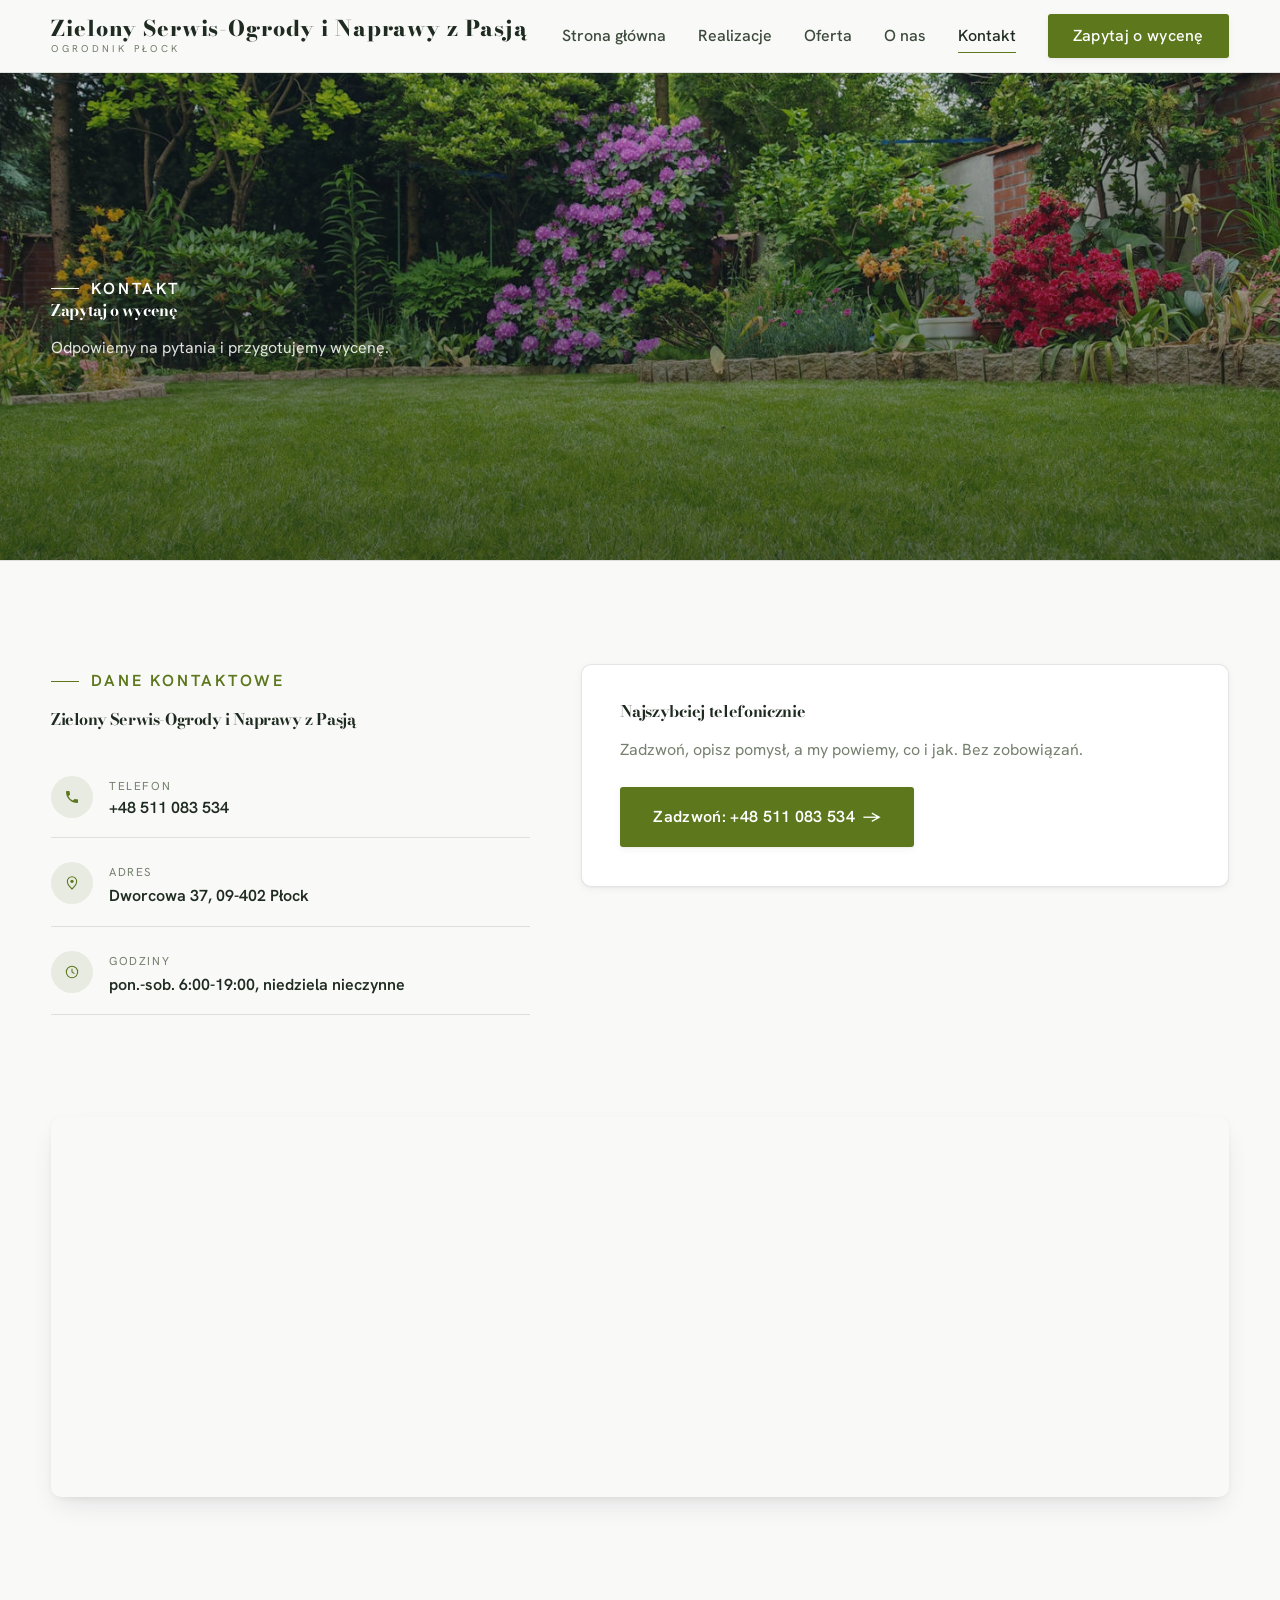
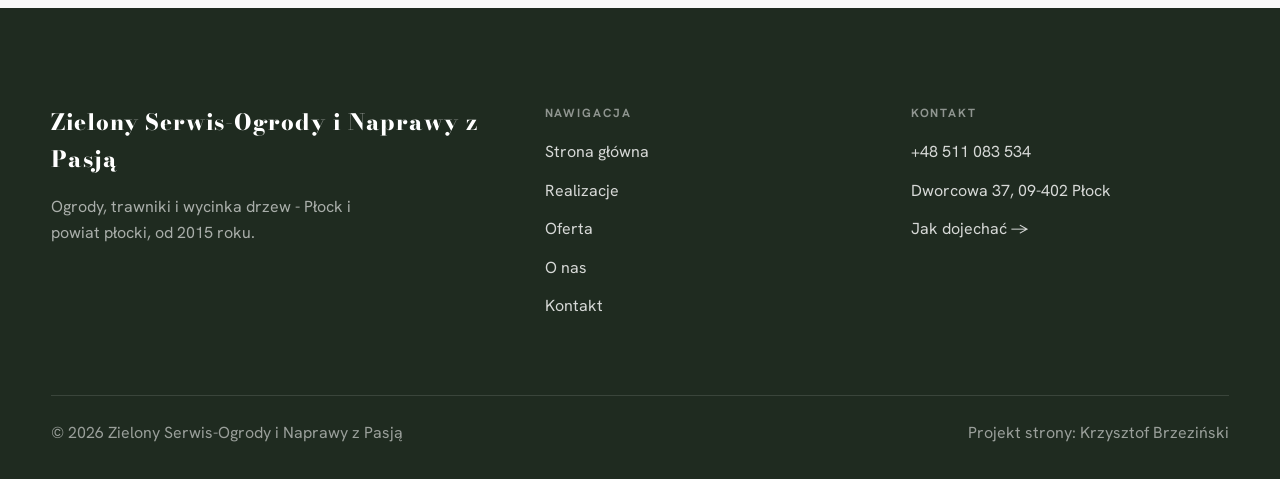
==== kontakt.html @ 383aa209 "Strona demo: zielony-serwis-ogrody-i-naprawy-z-pasja" ====
<!DOCTYPE html>
<html lang="pl">
<head>
<meta charset="UTF-8">
<meta name="viewport" content="width=device-width, initial-scale=1.0">
<title>Kontakt - Zielony Serwis-Ogrody i Naprawy z Pasją</title>
<meta name="description" content="Kontakt Zielony Serwis-Ogrody i Naprawy z Pasją - Dworcowa 37, 09-402 Płock">
<link rel="preconnect" href="https://fonts.googleapis.com">
<link rel="preconnect" href="https://fonts.gstatic.com" crossorigin>
<link href="https://fonts.googleapis.com/css2?family=Bodoni+Moda:wght@500;600;700&family=Hanken+Grotesk:wght@400;500;600&display=swap" rel="stylesheet">
<link rel="stylesheet" href="assets/styles.css">
</head>
<body>

<header class="nav">
  <div class="wrap nav-inner">
    <a class="brand" href="index.html"><span class="name">Zielony Serwis-Ogrody i Naprawy z Pasją</span><span class="sub">Ogrodnik Płock</span></a>
    <nav class="nav-links">
      <a href="index.html">Strona główna</a>
      <a href="realizacje.html">Realizacje</a>
      <a href="oferta.html">Oferta</a>
      <a href="o-nas.html">O nas</a>
      <a href="kontakt.html" class="active">Kontakt</a>
      <a href="kontakt.html" class="btn btn-accent">Zapytaj o wycenę</a>
    </nav>
    <button class="nav-toggle" aria-label="Menu"><span></span><span></span><span></span></button>
  </div>
</header>

<section class="pagehead">
  <img src="img/g4.jpg" alt="Zielony Serwis-Ogrody i Naprawy z Pasją - Zapytaj o wycenę">
  <div class="wrap">
    <span class="eyebrow">Kontakt</span>
    <h1>Zapytaj o wycenę</h1>
    <p>Odpowiemy na pytania i przygotujemy wycenę.</p>
  </div>
</section>
<section>
  <div class="wrap contact-grid">
    <div class="reveal">
      <span class="eyebrow">Dane kontaktowe</span>
      <h2 style="margin:var(--space-4) 0 var(--space-6)">Zielony Serwis-Ogrody i Naprawy z Pasją</h2>
      <div class="info-list">
        <div class="info-row"><div class="ic"><svg class="ico-tel" width="16" height="16" viewBox="0 0 24 24" fill="none" aria-hidden="true"><path d="M6.6 10.8a15.5 15.5 0 0 0 6.6 6.6l2.2-2.2a1 1 0 0 1 1-.24 11.4 11.4 0 0 0 3.6.58 1 1 0 0 1 1 1V20a1 1 0 0 1-1 1A17 17 0 0 1 3 4a1 1 0 0 1 1-1h3.5a1 1 0 0 1 1 1c0 1.25.2 2.46.58 3.6a1 1 0 0 1-.25 1l-2.23 2.2Z" fill="currentColor"/></svg></div><div><div class="lbl">Telefon</div><a class="val" href="tel:+48511083534">+48 511 083 534</a></div></div>
        <div class="info-row"><div class="ic"><svg class="ico-pin" width="16" height="16" viewBox="0 0 24 24" fill="none" aria-hidden="true"><path d="M12 21s7-6.1 7-11.5A7 7 0 0 0 5 9.5C5 14.9 12 21 12 21Z" stroke="currentColor" stroke-width="1.6" fill="none"/><circle cx="12" cy="9.5" r="2.4" fill="currentColor"/></svg></div><div><div class="lbl">Adres</div><div class="val">Dworcowa 37, 09-402 Płock</div></div></div>
        <div class="info-row"><div class="ic"><svg width="16" height="16" viewBox="0 0 24 24" fill="none" aria-hidden="true"><circle cx="12" cy="12" r="8.5" stroke="currentColor" stroke-width="1.6"/><path d="M12 7.5V12l3 2" stroke="currentColor" stroke-width="1.6" stroke-linecap="round"/></svg></div><div><div class="lbl">Godziny</div><div class="val">pon.-sob. 6:00-19:00, niedziela nieczynne</div></div></div>
      </div>
    </div>
    <div class="reveal">
      <div class="form">
        <h3 style="margin-bottom:var(--space-4)">Najszybciej telefonicznie</h3>
        <p class="muted" style="margin-bottom:var(--space-5)">Zadzwoń, opisz pomysł, a my powiemy, co i jak. Bez zobowiązań.</p>
        <a href="tel:+48511083534" class="btn btn-accent" style="justify-content:center">Zadzwoń: +48 511 083 534 <span class="arr">→</span></a>
      </div>
    </div>
  </div>
</section>
<section style="padding-top:0">
  <div class="wrap reveal">
    <iframe class="map" title="Zielony Serwis-Ogrody i Naprawy z Pasją - Płock" src="https://maps.google.com/maps?q=52.5501292%2C19.710506&z=15&output=embed" loading="lazy" referrerpolicy="no-referrer-when-downgrade"></iframe>
  </div>
</section>

<footer>
  <div class="wrap">
    <div class="foot-grid">
      <div class="foot-brand">
        <div class="name">Zielony Serwis-Ogrody i Naprawy z Pasją</div>
        <p>Ogrody, trawniki i wycinka drzew - Płock i powiat płocki, od 2015 roku.</p>
      </div>
      <div class="foot-col">
        <h4>Nawigacja</h4>
        <a href="index.html">Strona główna</a>
        <a href="realizacje.html">Realizacje</a>
        <a href="oferta.html">Oferta</a>
        <a href="o-nas.html">O nas</a>
        <a href="kontakt.html">Kontakt</a>
      </div>
      <div class="foot-col">
        <h4>Kontakt</h4>
        <a href="tel:+48511083534">+48 511 083 534</a>
        <p>Dworcowa 37, 09-402 Płock</p>
        <a href="https://maps.google.com/?cid=3458383013996182584&g_mp=CiVnb29nbGUubWFwcy5wbGFjZXMudjEuUGxhY2VzLkdldFBsYWNlEAIYBCAA" target="_blank" rel="noopener">Jak dojechać →</a>
      </div>
    </div>
    <div class="foot-bot">
      <span>© 2026 Zielony Serwis-Ogrody i Naprawy z Pasją</span>
      <span>Projekt strony: Krzysztof Brzeziński</span>
    </div>
  </div>
</footer>


<script src="assets/main.js"></script>
</body>
</html>
---- assets/styles.css ----
/* ============================================================
   STOLBASZ — premium, architektoniczny B2B fit-out
   Jasna paleta, zero brązu. System wg premium-web-craft.
   Projekt strony: Krzysztof Brzeziński
   ============================================================ */

:root{
  /* PALETA — jasna, architektoniczna, chłodna */
  --paper:#F8F6F0;          /* główne tło */
  --paper-2:#EAEBDF;        /* sekcje alternatywne (chłodny jasny szary) */
  --paper-3:#EAEBDF;        /* delikatne wypełnienia */
  --ink:#1F2B20;            /* tekst główny — chłodny grafit */
  --ink-soft:#3C4A3B;       /* nagłówki drugorzędne */
  --muted:#75806E;          /* tekst poboczny */
  --line:rgba(31,43,32,.12);/* hairline */
  --accent:#2E4A36;         /* stonowany petrol-slate — jedyny akcent */
  --accent-d:#22392A;
  --accent-soft:rgba(46,74,54,.10);
  --dark:#1F2B20;           /* sekcje ciemne (stopka/CTA) */

  /* ODSTĘPY — skala 4/8 */
  --space-1:4px; --space-2:8px; --space-3:12px; --space-4:16px; --space-5:24px;
  --space-6:32px; --space-7:48px; --space-8:64px; --space-9:96px; --space-10:128px;

  /* TYPOGRAFIA — fluid clamp() */
  --text-sm:clamp(.82rem,.8rem+.1vw,.9rem);
  --text-base:clamp(1rem,.97rem+.15vw,1.1rem);
  --text-lg:clamp(1.12rem,1.05rem+.3vw,1.3rem);
  --text-h3:clamp(1.2rem,1.1rem+.5vw,1.5rem);
  --text-h2:clamp(1.9rem,1.5rem+1.9vw,2.8rem);
  --text-h1:clamp(2.6rem,1.9rem+3.6vw,4.6rem);

  /* PROMIENIE — architektoniczne, raczej ostre */
  --r-sm:3px; --r-md:6px; --r-lg:10px;

  /* RUCH */
  --ease:cubic-bezier(.25,.46,.45,.94); --dur:.24s;

  /* CIENIE — miękkie, warstwowe */
  --sh-sm:0 1px 2px rgba(16,24,32,.04), 0 2px 8px rgba(16,24,32,.05);
  --sh-md:0 2px 6px rgba(16,24,32,.05), 0 12px 28px -8px rgba(16,24,32,.12);
  --sh-lg:0 6px 14px rgba(16,24,32,.07), 0 26px 56px -18px rgba(16,24,32,.22);

  --hairline:1px solid var(--line);

  --font-display:'Bodoni Moda',serif;
  --font-body:'Hanken Grotesk',sans-serif;
}

*{box-sizing:border-box;margin:0;padding:0}
html{scroll-behavior:smooth}
body{
  font-family:var(--font-body);
  font-size:var(--text-base);
  line-height:1.65;
  color:var(--ink);
  background:var(--paper);
  -webkit-font-smoothing:antialiased;
  text-rendering:optimizeLegibility;
}
img{max-width:100%;display:block}
a{color:inherit;text-decoration:none}

.wrap{width:min(92%,1180px);margin-inline:auto}
section{padding-block:clamp(52px,6.5vw,96px)}

h1,h2,h3{font-family:var(--font-display);font-weight:700;line-height:1.08;letter-spacing:-.02em;color:var(--ink)}
h1{font-size:var(--text-h1);letter-spacing:-.035em}
h2{font-size:var(--text-h2);letter-spacing:-.025em}
h3{font-size:var(--text-h3)}
p{max-width:65ch}

.eyebrow{
  font-family:var(--font-body);
  font-size:var(--text-sm);
  font-weight:600;
  letter-spacing:.18em;
  text-transform:uppercase;
  color:var(--accent);
  display:inline-flex;align-items:center;gap:var(--space-3);
}
.eyebrow::before{content:"";width:28px;height:1px;background:var(--accent);display:inline-block}

.muted{color:var(--muted)}
.lead{font-size:var(--text-lg);line-height:1.55;color:var(--ink-soft);max-width:50ch}

/* ---------- BUTTONS ---------- */
.btn{
  display:inline-flex;align-items:center;gap:var(--space-2);
  font-weight:600;font-size:var(--text-sm);letter-spacing:.02em;
  padding:var(--space-4) var(--space-6);
  border-radius:var(--r-sm);
  transition:transform var(--dur) var(--ease),box-shadow var(--dur) var(--ease),background var(--dur) var(--ease);
  cursor:pointer;border:1px solid transparent;
}
.btn-accent{background:var(--accent);color:#fff;box-shadow:var(--sh-sm)}
.btn-accent:hover{background:var(--accent-d);transform:translateY(-2px);box-shadow:var(--sh-md)}
.btn-accent:active{transform:translateY(0);box-shadow:var(--sh-sm)}
.btn-ghost{background:transparent;color:var(--ink);border-color:var(--line)}
.btn-ghost:hover{border-color:var(--accent);color:var(--accent);transform:translateY(-2px)}
.btn-light{background:#fff;color:var(--ink);box-shadow:var(--sh-sm)}
.btn-light:hover{transform:translateY(-2px);box-shadow:var(--sh-md)}
.btn .arr{transition:transform var(--dur) var(--ease)}
.btn:hover .arr{transform:translateX(4px)}

/* ---------- NAV ---------- */
.nav{
  position:sticky;top:0;z-index:50;
  background:color-mix(in srgb,var(--paper) 88%,transparent);
  backdrop-filter:saturate(140%) blur(10px);
  border-bottom:var(--hairline);
}
.nav-inner{display:flex;align-items:center;justify-content:space-between;height:72px}
.brand{display:flex;flex-direction:column;line-height:1}
.brand .name{font-family:var(--font-display);font-weight:800;font-size:1.35rem;letter-spacing:.04em}
.brand .sub{font-size:.62rem;letter-spacing:.34em;text-transform:uppercase;color:var(--muted);margin-top:5px}
.nav-links{display:flex;align-items:center;gap:var(--space-6)}
.nav-links a{font-size:var(--text-sm);font-weight:500;color:var(--ink-soft);position:relative;padding-block:4px;transition:color var(--dur) var(--ease)}
.nav-links a::after{content:"";position:absolute;left:0;bottom:0;width:0;height:1.5px;background:var(--accent);transition:width var(--dur) var(--ease)}
.nav-links a:hover,.nav-links a.active{color:var(--ink)}
.nav-links a:hover::after,.nav-links a.active::after{width:100%}
.nav-links .btn{padding:var(--space-2) var(--space-5)}
/* przyciski w nav: właściwy kolor (przebij .nav-links a) + bez podkreślenia */
.nav-links a.btn-accent{color:#fff}
.nav-links a.btn-ghost,.nav-links a.btn-light{color:var(--ink)}
.nav-links a.btn::after{display:none}
.nav-toggle{display:none;background:none;border:none;cursor:pointer;flex-direction:column;gap:5px;padding:8px}
.nav-toggle span{width:24px;height:2px;background:var(--ink);transition:var(--dur)}

/* ---------- HERO (split) ---------- */
.hero{position:relative;overflow:hidden;border-bottom:var(--hairline)}
.hero-grid{display:grid;grid-template-columns:1.05fr .95fr;gap:clamp(24px,4vw,60px);align-items:center;
  padding-block:clamp(36px,4.5vw,64px)}
.hero-copy .eyebrow{margin-bottom:var(--space-5)}
.hero-copy h1{margin-bottom:var(--space-5)}
.hero-copy .lead{margin-bottom:var(--space-7)}
.hero-actions{display:flex;flex-wrap:wrap;gap:var(--space-4)}
.hero-art{position:relative;aspect-ratio:4/3;border-radius:var(--r-lg);overflow:hidden;box-shadow:var(--sh-lg)}
.hero-art img{width:100%;height:100%;object-fit:cover}
.hero-art::after{content:"";position:absolute;inset:0;background:linear-gradient(180deg,transparent 55%,rgba(18,24,28,.28))}
.hero-badge{position:absolute;left:var(--space-5);bottom:var(--space-5);z-index:2;
  background:rgba(252,252,251,.94);backdrop-filter:blur(4px);
  border-radius:var(--r-md);padding:var(--space-4) var(--space-5);box-shadow:var(--sh-md);max-width:78%}
.hero-badge strong{display:block;font-family:var(--font-display);font-size:1rem;letter-spacing:-.01em}
.hero-badge span{font-size:var(--text-sm);color:var(--muted)}

/* ---------- HERO duży / kinowy (strona główna) ---------- */
.hero-cine{position:relative;min-height:clamp(560px,82vh,840px);min-height:clamp(560px,82svh,840px);display:flex;align-items:center;overflow:hidden;border-bottom:var(--hairline)}
.hero-cine>img{position:absolute;inset:0;width:100%;height:100%;object-fit:cover;z-index:0}
.hero-cine::after{content:"";position:absolute;inset:0;z-index:1;
  background:linear-gradient(95deg,rgba(13,18,23,.86) 0%,rgba(13,18,23,.64) 32%,rgba(13,18,23,.24) 62%,rgba(13,18,23,.04) 100%)}
.hero-cine .wrap{position:relative;z-index:2;padding-block:var(--space-8)}
.hero-cine .hero-copy{max-width:660px}
.hero-cine .eyebrow{color:#fff;margin-bottom:var(--space-5)}
.hero-cine .eyebrow::before{background:#fff}
.hero-cine h1{color:#fff;margin-bottom:var(--space-5);font-size:clamp(2.9rem,2rem+4.4vw,5.2rem)}
.hero-cine .lead{color:rgba(255,255,255,.92);max-width:48ch;margin-bottom:var(--space-7)}
.hero-cine .hero-actions{display:flex;flex-wrap:wrap;gap:var(--space-4)}
@media(max-width:680px){
  .hero-cine{min-height:clamp(520px,76vh,640px);min-height:clamp(520px,76svh,640px);align-items:flex-end}
  .hero-cine::after{background:linear-gradient(0deg,rgba(13,18,23,.9) 6%,rgba(13,18,23,.45) 55%,rgba(13,18,23,.25) 100%)}
  .hero-cine .wrap{padding-bottom:var(--space-9)}
}

/* full-bleed hero variant (podstrony) */
.pagehead{position:relative;min-height:46vh;min-height:46svh;display:flex;align-items:flex-end;overflow:hidden;border-bottom:var(--hairline)}
.pagehead img{position:absolute;inset:0;width:100%;height:100%;object-fit:cover}
.pagehead::after{content:"";position:absolute;inset:0;background:linear-gradient(180deg,rgba(18,24,28,.25),rgba(18,24,28,.62))}
.pagehead .wrap{position:relative;z-index:2;padding-block:var(--space-9);color:#fff}
.pagehead h1{color:#fff;max-width:18ch}
.pagehead .eyebrow{color:#fff}
.pagehead .eyebrow::before{background:#fff}
.pagehead p{color:rgba(255,255,255,.86);margin-top:var(--space-4);max-width:54ch}

/* ---------- STRIP (pasek skrótów / liczby) ---------- */
.strip{background:var(--dark);color:#fff}
.strip .wrap{display:grid;grid-template-columns:repeat(4,1fr);gap:var(--space-6);padding-block:var(--space-8)}
.strip .item .k{font-family:var(--font-display);font-size:clamp(1.6rem,1.2rem+1.4vw,2.4rem);font-weight:800;letter-spacing:-.02em;color:#fff}
.strip .item .v{font-size:var(--text-sm);color:rgba(255,255,255,.66);margin-top:var(--space-2);line-height:1.45}
.strip .item{border-left:2px solid var(--accent);padding-left:var(--space-5)}

/* ---------- SECTION HEAD ---------- */
.head{max-width:48rem;margin-bottom:var(--space-8)}
.head.center{margin-inline:auto;text-align:center}
.head .eyebrow{margin-bottom:var(--space-4)}
.head h2{margin-bottom:var(--space-4)}
.head p{color:var(--muted);font-size:var(--text-lg);line-height:1.55}
.head.center p{margin-inline:auto}

/* ---------- INTRO SPLIT ---------- */
.split{display:grid;grid-template-columns:.92fr 1.08fr;gap:clamp(28px,5vw,80px);align-items:center}
.split.rev{grid-template-columns:1.08fr .92fr}
.split.rev .split-art{order:-1}
.split-art{position:relative;aspect-ratio:5/4;border-radius:var(--r-lg);overflow:hidden;box-shadow:var(--sh-lg)}
.split-art img{width:100%;height:100%;object-fit:cover}
.split-copy h2{margin-bottom:var(--space-5)}
.split-copy p+p{margin-top:var(--space-4)}
.split-copy .btn{margin-top:var(--space-6)}

/* ---------- SERVICES (zakres) ---------- */
.svc-grid{display:grid;grid-template-columns:repeat(auto-fit,minmax(280px,1fr));gap:var(--space-5)}
.svc{background:#fff;border:var(--hairline);border-radius:var(--r-md);padding:var(--space-7) var(--space-6);
  transition:transform var(--dur) var(--ease),box-shadow var(--dur) var(--ease),border-color var(--dur) var(--ease);
  position:relative;overflow:hidden}
.svc::before{content:"";position:absolute;left:0;top:0;width:3px;height:0;background:var(--accent);transition:height var(--dur) var(--ease)}
.svc:hover{transform:translateY(-4px);box-shadow:var(--sh-md);border-color:transparent}
.svc:hover::before{height:100%}
.svc .ic{font-family:var(--font-display);font-size:.8rem;font-weight:700;letter-spacing:.12em;color:var(--accent);margin-bottom:var(--space-4)}
.svc h3{margin-bottom:var(--space-3);font-size:1.22rem}
.svc p{color:var(--muted);font-size:var(--text-base);line-height:1.6}

/* big detailed service rows */
.svc-row{display:grid;grid-template-columns:.8fr 1.2fr;gap:clamp(20px,4vw,60px);align-items:center;padding-block:var(--space-8)}
.svc-row+.svc-row{border-top:var(--hairline)}
.svc-row.rev{grid-template-columns:1.2fr .8fr}
.svc-row.rev .svc-row-art{order:-1}
.svc-row-art{aspect-ratio:4/3;border-radius:var(--r-md);overflow:hidden;box-shadow:var(--sh-md)}
.svc-row-art img{width:100%;height:100%;object-fit:cover}
.svc-row h3{font-size:1.5rem;margin-bottom:var(--space-4)}
.svc-row .num{font-family:var(--font-display);font-size:.85rem;font-weight:700;letter-spacing:.14em;color:var(--accent);display:block;margin-bottom:var(--space-3)}
.svc-row ul{list-style:none;margin-top:var(--space-4);display:flex;flex-direction:column;gap:var(--space-2)}
.svc-row li{position:relative;padding-left:var(--space-5);color:var(--muted);font-size:var(--text-base)}
.svc-row li::before{content:"";position:absolute;left:0;top:.62em;width:8px;height:1px;background:var(--accent)}

/* ---------- GALLERY (realizacje) ---------- */
.gallery{display:grid;grid-template-columns:repeat(12,1fr);gap:var(--space-4);grid-auto-rows:200px}
/* GALERIA MASONRY — pionowe zdjęcia (portrety beauty/wellness) bez przycinania: kolumny, height auto */
.gallery-masonry{column-count:3;column-gap:var(--space-4)}
@media(max-width:900px){.gallery-masonry{column-count:2}}
@media(max-width:560px){.gallery-masonry{column-count:1}}
.gallery-masonry .m-tile{break-inside:avoid;margin:0 0 var(--space-4);padding:0;position:relative;overflow:hidden;border-radius:var(--r-md);border:1px solid var(--line)}
.gallery-masonry .m-tile img{width:100%;height:auto;display:block}
.gallery-masonry .m-tile .cap{position:absolute;left:0;right:0;bottom:0;padding:var(--space-4);color:#fff;background:linear-gradient(0deg,rgba(0,0,0,.55),transparent);font-size:var(--text-sm)}
.gallery-masonry .m-tile .cap small{display:block;font-weight:400;opacity:.78;letter-spacing:.04em;text-transform:uppercase;font-size:.66rem;margin-top:3px}
.tile{position:relative;overflow:hidden;border-radius:var(--r-md);box-shadow:var(--sh-sm);
  transition:transform var(--dur) var(--ease),box-shadow var(--dur) var(--ease)}
.tile img{width:100%;height:100%;object-fit:cover;transition:transform .6s var(--ease)}
.tile:hover{box-shadow:var(--sh-md)}
.tile:hover img{transform:scale(1.05)}
.tile .cap{position:absolute;left:0;right:0;bottom:0;padding:var(--space-5) var(--space-4) var(--space-4);
  background:linear-gradient(transparent,rgba(18,24,28,.78));color:#fff;
  font-size:var(--text-sm);font-weight:600;letter-spacing:.01em;
  opacity:0;transform:translateY(8px);transition:var(--dur) var(--ease)}
.tile:hover .cap{opacity:1;transform:translateY(0)}
.tile .cap small{display:block;font-weight:400;opacity:.78;letter-spacing:.04em;text-transform:uppercase;font-size:.66rem;margin-top:3px}
/* bento spans */
.t-wide{grid-column:span 6}
.t-tall{grid-column:span 6;grid-row:span 2}
.t-std{grid-column:span 6}
.t-third{grid-column:span 4}
.t-two3{grid-column:span 8}

/* ---------- TRUST / WIARYGODNOŚĆ ---------- */
.trust{background:var(--paper-2)}
.trust-grid{display:grid;grid-template-columns:repeat(auto-fit,minmax(240px,1fr));gap:var(--space-5);margin-top:var(--space-7)}
.trust-card{background:#fff;border-radius:var(--r-md);padding:var(--space-7) var(--space-6);box-shadow:var(--sh-sm);border-top:3px solid var(--accent)}
.trust-card .big{font-family:var(--font-display);font-size:clamp(1.8rem,1.3rem+1.6vw,2.6rem);font-weight:800;letter-spacing:-.02em;color:var(--ink);line-height:1}
.trust-card h3{font-size:1.12rem;margin:var(--space-3) 0 var(--space-2)}
.trust-card p{color:var(--muted);font-size:var(--text-base);line-height:1.55}

/* ---------- CTA band ---------- */
.cta{background:var(--dark);color:#fff;position:relative;overflow:hidden}
.cta .wrap{display:grid;grid-template-columns:1.4fr .6fr;gap:var(--space-7);align-items:center;position:relative;z-index:2}
.cta h2{color:#fff;max-width:20ch}
.cta p{color:rgba(255,255,255,.74);margin-top:var(--space-4)}
.cta-actions{display:flex;flex-direction:column;gap:var(--space-3);align-items:flex-start}
.cta::before{content:"";position:absolute;right:-80px;top:-80px;width:360px;height:360px;border-radius:50%;
  background:radial-gradient(circle,var(--accent-soft),transparent 70%)}

/* ---------- CONTACT ---------- */
.contact-grid{display:grid;grid-template-columns:.85fr 1.15fr;gap:clamp(28px,4vw,56px);align-items:start}
.info-list{display:flex;flex-direction:column;gap:var(--space-2)}
.info-row{display:flex;gap:var(--space-4);align-items:flex-start;padding-block:var(--space-4);border-bottom:var(--hairline)}
.info-row .ic{flex:none;width:42px;height:42px;display:grid;place-items:center;border-radius:50%;
  background:var(--accent-soft);color:var(--accent);font-size:1.05rem}
.info-row .lbl{font-size:.72rem;letter-spacing:.14em;text-transform:uppercase;color:var(--muted)}
.info-row .val{font-weight:600;font-size:var(--text-base);margin-top:2px}
.info-row a.val:hover{color:var(--accent)}
.map{border:none;border-radius:var(--r-lg);box-shadow:var(--sh-md);width:100%;height:100%;min-height:380px;filter:grayscale(.2) contrast(1.02)}
.form{background:#fff;border:var(--hairline);border-radius:var(--r-lg);padding:clamp(24px,3vw,40px);box-shadow:var(--sh-sm)}
.form .fld{margin-bottom:var(--space-5)}
.form label{display:block;font-size:var(--text-sm);font-weight:600;margin-bottom:var(--space-2)}
.form input,.form textarea{width:100%;font-family:inherit;font-size:var(--text-base);color:var(--ink);
  padding:var(--space-4);border:var(--hairline);border-radius:var(--r-sm);background:var(--paper);transition:border-color var(--dur)}
.form input:focus,.form textarea:focus{outline:none;border-color:var(--accent);background:#fff}
.form textarea{resize:vertical;min-height:120px}
.form .note{font-size:var(--text-sm);color:var(--muted);margin-top:var(--space-3)}

/* ---------- FOOTER ---------- */
footer{background:var(--dark);color:#fff;padding-block:var(--space-9) var(--space-6)}
.foot-grid{display:grid;grid-template-columns:1.4fr 1fr 1fr;gap:var(--space-7);margin-bottom:var(--space-8)}
.foot-brand .name{font-family:var(--font-display);font-weight:800;font-size:1.4rem;letter-spacing:.04em}
.foot-brand p{color:rgba(255,255,255,.62);margin-top:var(--space-4);font-size:var(--text-base);max-width:38ch}
.foot-col h4{font-size:.74rem;letter-spacing:.16em;text-transform:uppercase;color:rgba(255,255,255,.5);margin-bottom:var(--space-4)}
.foot-col a,.foot-col p{display:block;color:rgba(255,255,255,.82);font-size:var(--text-base);margin-bottom:var(--space-3)}
.foot-col a:hover{color:#fff}
.foot-bot{border-top:1px solid rgba(255,255,255,.12);padding-top:var(--space-5);display:flex;justify-content:space-between;flex-wrap:wrap;gap:var(--space-3);
  font-size:var(--text-sm);color:rgba(255,255,255,.55)}
.foot-bot a:hover{color:#fff}

/* ---------- REVEAL ---------- */
.reveal{opacity:0;transform:translateY(22px);transition:opacity .6s var(--ease),transform .6s var(--ease)}
.reveal.in{opacity:1;transform:none}

/* ---------- RESPONSIVE ---------- */
@media(max-width:920px){
  .hero-grid,.split,.split.rev,.svc-row,.svc-row.rev,.cta .wrap,.contact-grid,.foot-grid{grid-template-columns:1fr}
  .split.rev .split-art,.svc-row.rev .svc-row-art{order:0}
  .hero-art{aspect-ratio:16/10;max-height:420px}
  .strip .wrap{grid-template-columns:repeat(2,1fr);gap:var(--space-7)}
  .gallery{grid-auto-rows:180px}
  .t-wide,.t-tall,.t-std,.t-third,.t-two3{grid-column:span 6}
  .t-tall{grid-row:span 1}
  .cta-actions{flex-direction:row;flex-wrap:wrap}
  .foot-grid{gap:var(--space-6)}
}
@media(max-width:680px){
  .nav-links{position:fixed;inset:72px 0 auto 0;background:var(--paper);flex-direction:column;align-items:stretch;
    gap:0;padding:var(--space-4) 6%;border-bottom:var(--hairline);box-shadow:var(--sh-md);
    transform:translateY(-120%);transition:transform var(--dur) var(--ease)}
  .nav-links.open{transform:translateY(0)}
  .nav-links a{padding-block:var(--space-4);border-bottom:var(--hairline)}
  .nav-links .btn{margin-top:var(--space-3);justify-content:center}
  .nav-toggle{display:flex}
  .strip .wrap{grid-template-columns:1fr}
  .gallery{grid-template-columns:repeat(6,1fr)}
  .foot-grid{grid-template-columns:1fr}
}
@media(prefers-reduced-motion:reduce){
  *{animation-duration:.01ms!important;transition:none!important}
  .reveal{opacity:1!important;transform:none!important}
  html{scroll-behavior:auto}
}

/* ============================================================
   PREMIUM LAYER — destylat deep-researchu branż (anty-AI, spokój).
   Zmienne STOLBASZ (--accent/--ink/--paper/--line/--dark). Ruch ledwo
   zauważalny, krzywa cubic-bezier(.16,.84,.44,1); prefers-reduced-motion
   pokryte blanketem wyżej. Karty hairline zamiast cieni = #1 sygnał „nie-AI".
   ============================================================ */

/* więcej oddechu między sekcjami (liderzy: 110-130px) */
section{padding-block:clamp(64px,8vw,128px)}

/* 1) Aksamitny reveal — dłuższa, miękka krzywa zamiast „skoku" */
.reveal{transition:opacity .9s cubic-bezier(.16,.84,.44,1),transform .9s cubic-bezier(.16,.84,.44,1);will-change:opacity,transform}
/* stagger TYLKO w galerii (tam pozycja = porządek dzieci) */
.gallery .reveal:nth-child(2){transition-delay:.07s}
.gallery .reveal:nth-child(3){transition-delay:.14s}
.gallery .reveal:nth-child(4){transition-delay:.21s}
.gallery .reveal:nth-child(5){transition-delay:.28s}
.gallery .reveal:nth-child(6){transition-delay:.35s}

/* 2) Hero STATYCZNY na .hero-cine — Ken Burns CAŁKIEM WYŁĄCZONY 26.06 (3. zgłoszenie Szymona).
   GENEZA: animowanie scale na <img> hero z teksturami (cegły/framugi) re-samplinguje obraz
   klatka po klatce → na części ekranów drobne drganie/shimmer = „heroshot się trzęsie".
   translateY usunięto wcześniej, scale-only + will-change/GPU NIE wystarczyły do GWARANCJI gładkości.
   Krzysztof zażądał pewności („make sure, że błąd się nie pojawi") > efekt. Zero animacji = 0% drgania.
   Delikatny zoom zostaje TYLKO w pełnoekranowych hero gastro/studio (hg-bg/hs-bg — tło, inny
   mechanizm, chwalone, nigdy nie zgłaszane). NIE wracać do KB na .hero-cine bez realnego testu
   na sprzęcie klienta — to ryzyko regresji „trzęsienia”. */
/* BEZPIECZNY "wow" na hero = jednorazowy FADE-IN (opacity), nie zoom.
   opacity nie dotyka bitmapy → gładkie na KAŻDYM zdjęciu/ekranie/GPU, zero ryzyka migotania.
   Geometryczny ruch (scale/translate) na .hero-cine jest ZAKAZANY (bramka pilnuje). */
@keyframes heroFade{from{opacity:0}to{opacity:1}}
.hero-cine>img{transform:none;animation:heroFade 1.1s ease-out both}

/* 3) Akcentowy hairline pod nagłówkiem sekcji, który „rysuje się" przy wejściu */
.head h2{position:relative;padding-bottom:18px}
.head h2::after{content:"";position:absolute;left:0;bottom:0;height:1px;width:0;background:var(--accent);transition:width 1s cubic-bezier(.16,.84,.44,1) .15s}
.head.center h2::after{left:50%;transform:translateX(-50%)}
.head.reveal.in h2::after,.head.center.reveal.in h2::after{width:54px}

/* 4) Karty HAIRLINE zamiast cieni/zaokrągleń (najmocniejszy anty-AI detal) */
.svc{background:transparent;border:1px solid var(--line);border-radius:var(--r-sm);box-shadow:none}
.svc:hover{box-shadow:none;border-color:var(--accent);transform:translateY(-3px)}
.trust-card{background:transparent;box-shadow:none;border:1px solid var(--line);border-top:2px solid var(--accent);border-radius:var(--r-sm)}
.tile{box-shadow:none;border-radius:var(--r-sm)}
.tile:hover{box-shadow:none}

/* 5) Sticky-nav kondensuje się po przewinięciu (sygnał dopracowania) */
.nav{transition:box-shadow .4s ease,background .4s ease}
.nav.is-stuck{box-shadow:0 1px 0 var(--line),0 14px 30px -24px rgba(0,0,0,.45)}
.nav-inner{transition:height .35s var(--ease)}
.nav.is-stuck .nav-inner{height:60px}

/* 6) MANIFESTO — pełnoekranowy cytat-bohater (zastępuje generyczne „Dlaczego my") */
.manifesto{background:var(--paper-2);text-align:center}
.manifesto .wrap{max-width:60rem}
.manifesto p{font-family:var(--font-display);font-style:italic;font-size:clamp(1.6rem,1rem+2.4vw,2.8rem);line-height:1.32;color:var(--ink-soft);margin-inline:auto;max-width:26ch;position:relative;padding-top:var(--space-8)}
.manifesto p::before{content:"";position:absolute;top:0;left:50%;transform:translateX(-50%);width:54px;height:1px;background:var(--accent)}
.manifesto p span{color:var(--accent);font-style:italic}

/* 7) GATEWAYS — 3 duże bramy-zdjęcia (zamiast paska menu usług) */
.gateways{display:grid;grid-template-columns:repeat(3,1fr);gap:var(--space-4)}
.gateway{position:relative;aspect-ratio:3/4;overflow:hidden;border-radius:var(--r-sm);display:block}
.gateway img{width:100%;height:100%;object-fit:cover;transition:transform .8s var(--ease),filter .5s var(--ease)}
.gateway::after{content:"";position:absolute;inset:0;background:linear-gradient(180deg,transparent 38%,rgba(18,24,28,.74))}
.gateway:hover img{transform:scale(1.05);filter:brightness(1.05)}
.gateway .g-ttl{position:absolute;left:0;right:0;bottom:0;z-index:2;padding:var(--space-6) var(--space-5);color:#fff;font-family:var(--font-display);font-size:1.45rem;letter-spacing:-.01em;line-height:1.15}
.gateway .g-ttl small{display:block;font-family:var(--font-body);font-size:var(--text-sm);font-weight:400;opacity:.82;letter-spacing:.03em;margin-top:5px}
@media(max-width:760px){.gateways{grid-template-columns:1fr}.gateway{aspect-ratio:16/10}}

/* 8) LOGO klienta w nagłówku (gdy podane --logo) */
/* 52px domyślnie (feedback Bartka 06.07.2026: 40px ginęło, uwaga padła 3x; ~56px sprawdzone na żywym demie anna-borowiec-makeup) */
.brand-logo{height:64px;width:auto;max-width:300px;object-fit:contain;display:block}
.nav.is-stuck .brand-logo{height:52px}
@media(max-width:680px){.brand-logo{height:46px;max-width:210px}}

/* === auto-paleta ze zdjęć klienta (dopasowanie do estetyki socials) === */
:root{--accent:#5D771D;--accent-d:#3E5011;--accent-soft:rgba(93,119,29,0.10);--paper:#F9F9F8;--paper-2:#EFEFED;--paper-3:#E8E8E5;}
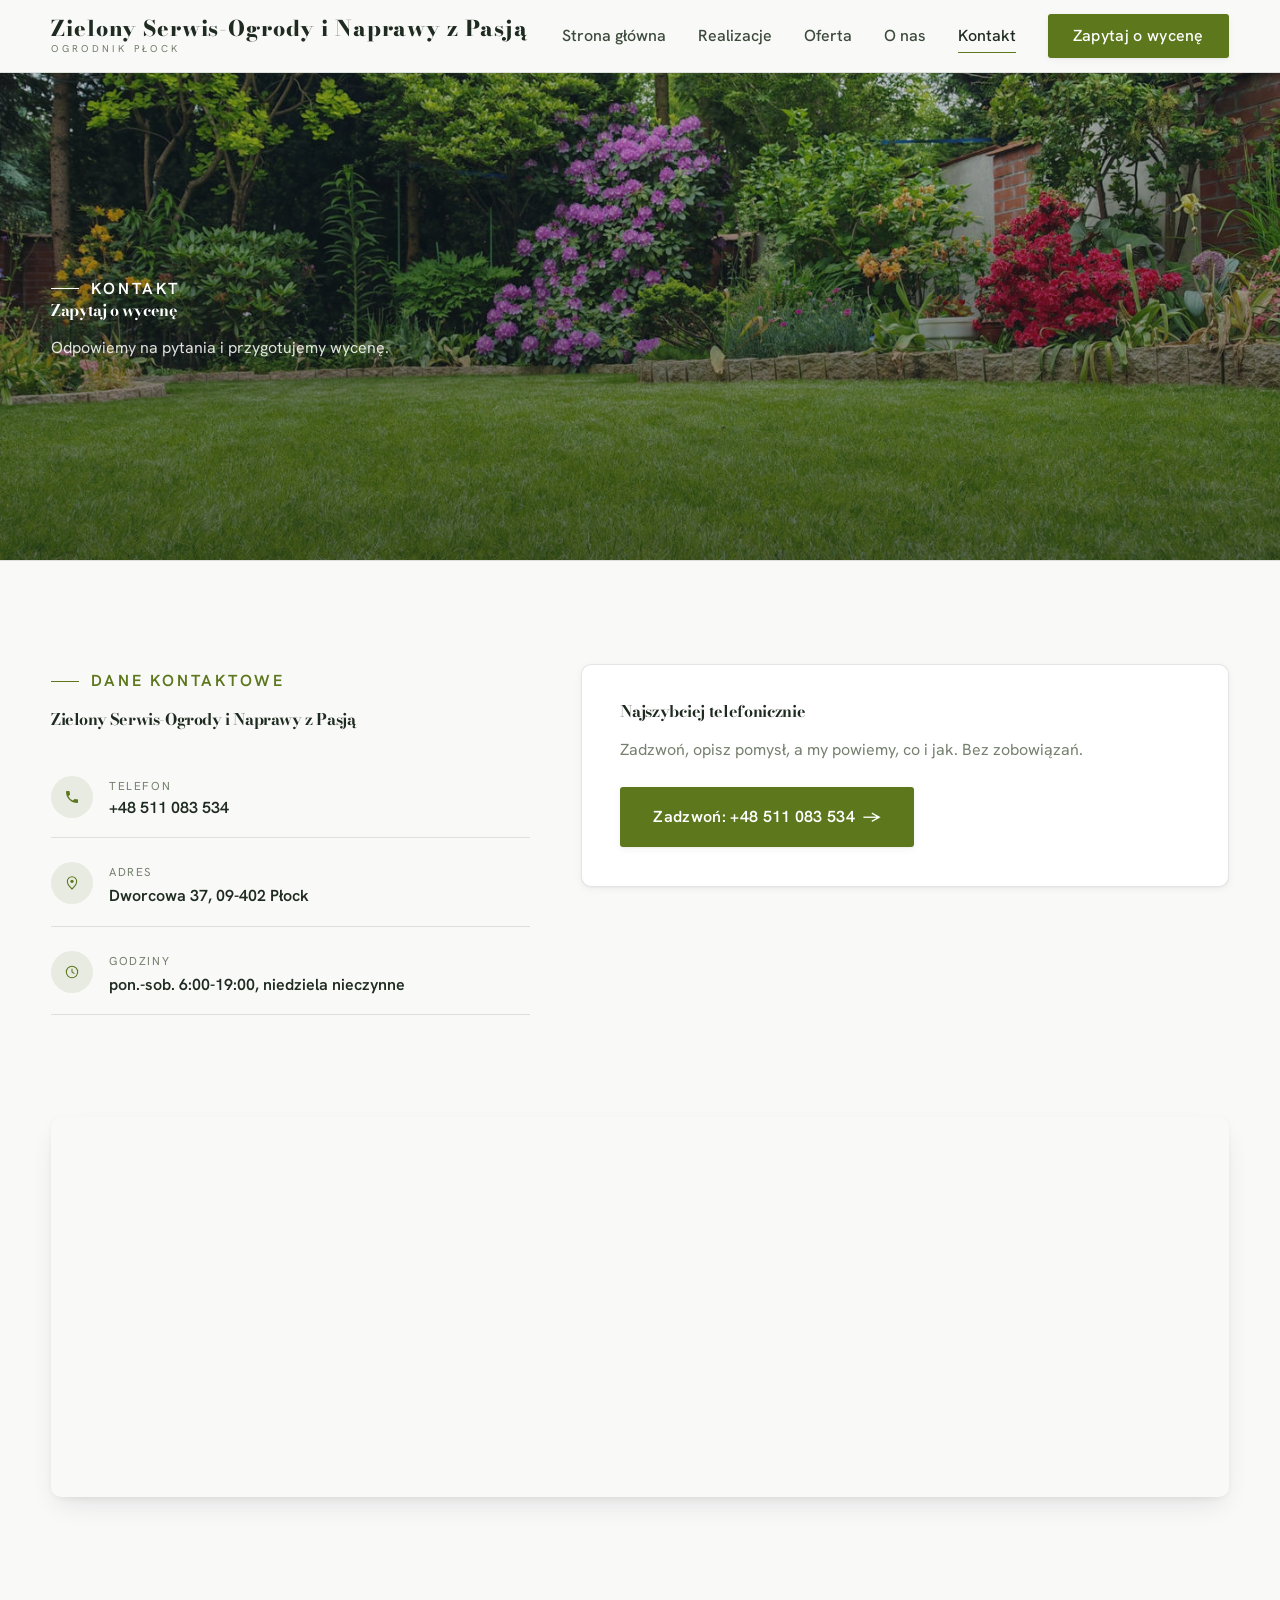
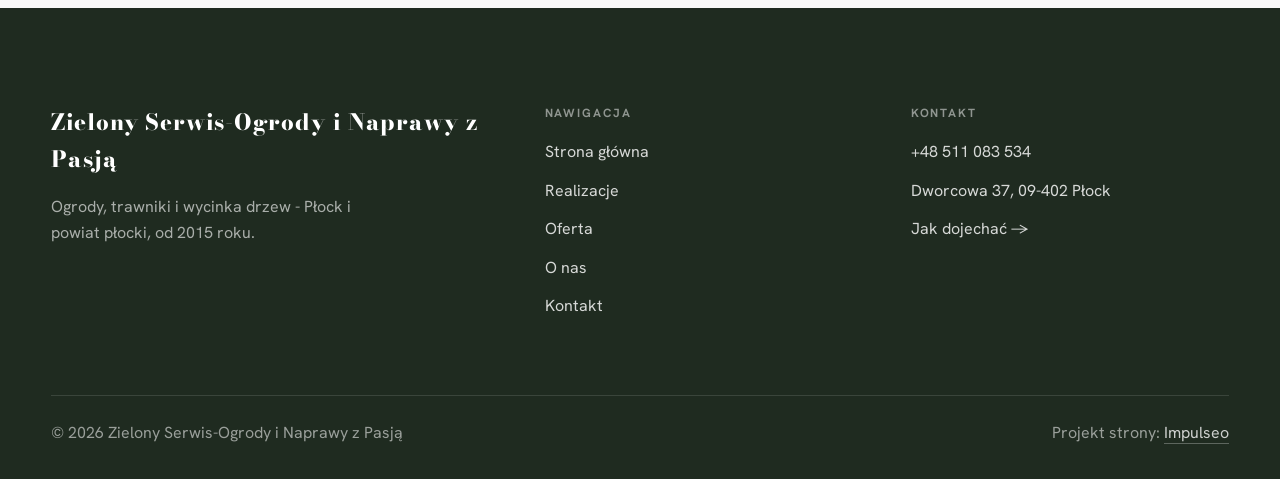
==== commit f6a1603c: "Stopka: podpis Impulseo z linkiem + poprawka znikajacego napisu w naglowku" ====
--- a/kontakt.html
+++ b/kontakt.html
@@ -85,7 +85,7 @@
     </div>
     <div class="foot-bot">
       <span>© 2026 Zielony Serwis-Ogrody i Naprawy z Pasją</span>
-      <span>Projekt strony: Krzysztof Brzeziński</span>
+      <span>Projekt strony: <a class="foot-credit" href="https://impulseo.pl" target="_blank" rel="noopener">Impulseo</a></span>
     </div>
   </div>
 </footer>
--- a/assets/styles.css
+++ b/assets/styles.css
@@ -1,7 +1,7 @@
 /* ============================================================
    STOLBASZ — premium, architektoniczny B2B fit-out
    Jasna paleta, zero brązu. System wg premium-web-craft.
-   Projekt strony: Krzysztof Brzeziński
+   Projekt strony: Impulseo (impulseo.pl)
    ============================================================ */
 
 :root{
@@ -409,3 +409,64 @@
 
 /* === auto-paleta ze zdjęć klienta (dopasowanie do estetyki socials) === */
 :root{--accent:#5D771D;--accent-d:#3E5011;--accent-soft:rgba(93,119,29,0.10);--paper:#F9F9F8;--paper-2:#EFEFED;--paper-3:#E8E8E5;}
+
+/* === HERO-FIT (29.07.2026) — hero DOPASOWUJE SIĘ do wysokości okna =========================
+   Zgłoszenie K. 29.07: na jego laptopie przyciski CTA w hero były ucięte dolną krawędzią
+   (Modern House). Pomiar headless (1512x879 → realny widok 792 px): dolna krawędź CTA
+   wypadała 123 px POD ekranem. Nawet przy maksymalnym oknie (982) było -20 px.
+
+   DLACZEGO POPRZEDNI FIX NIE DZIAŁAŁ: 27.07 dołożyliśmy @media(max-height:820px) — próg.
+   Widok K. ma ~792-895 px, czyli TUŻ NAD progiem → reguła w ogóle się nie włączała.
+   Progi są kruche: każdy inny laptop/dok/pasek zakładek przesuwa granicę.
+
+   ROZWIĄZANIE: zero progów. Każdy rozmiar, który decyduje o wysokości hero (typografia,
+   odstępy, padding), dostaje `min(dotychczasowa-wartość, X svh)` — czyli na wysokim ekranie
+   nic się nie zmienia, a im niższe okno, tym płynniej mniejsze. Treści NIE ucinamy.
+
+   Doklejane na SAM KONIEC styles.css (po motion) → wygrywa kaskadę, nie rusza reguł w miejscu.
+   Weryfikacja: tools-retrofit/measure_fold.py (mierzy zapas pod CTA dla 720/800/879/982). */
+
+/* ---------- HERO KINOWY (strona główna, rodziny „editorial") ---------- */
+.hero-cine .wrap{padding-block:min(var(--space-8),4svh)}
+.hero-cine .eyebrow{margin-bottom:min(var(--space-5),2svh)}
+.hero-cine h1{font-size:min(clamp(2.9rem,2rem + 4.4vw,5.2rem),7.6svh);
+  margin-bottom:min(var(--space-5),2.4svh)}
+.hero-cine .lead{font-size:min(1.125rem,2.3svh);line-height:1.55;
+  margin-bottom:min(var(--space-7),3.2svh)}
+
+/* ---------- HERO FACHOWCY — wariant A (pełny ekran) ---------- */
+.hf-panel{padding-top:min(clamp(6.5rem,13vh,9rem),11svh);
+  padding-bottom:min(clamp(2.6rem,6vh,3.6rem),4svh)}
+.hf-title{font-size:min(clamp(2.3rem,1.6rem + 3.2vw,4.3rem),7svh);
+  margin-top:min(var(--space-4),1.8svh);margin-bottom:min(var(--space-4),1.8svh)}
+.hf-lead{font-size:min(1.18rem,2.3svh);line-height:1.5}
+.hf-phone{margin-top:min(var(--space-6),2.8svh);margin-bottom:min(var(--space-5),2.2svh)}
+.hf-phone-num{font-size:min(clamp(2rem,1.5rem + 2.4vw,3.05rem),5.2svh)}
+.hf-trust{margin-top:min(var(--space-6),2.6svh);padding-top:min(var(--space-4),1.6svh)}
+
+/* Telefon: tam liczy się czytelność, nie upychanie — skalowanie wysokością wyłączone,
+   bo przy 844 px wysokości ekranu svh-limity zaczęłyby zmniejszać tekst bez potrzeby. */
+@media(max-width:680px){
+  .hero-cine h1{font-size:clamp(1.9rem,1.15rem + 4.4vw,2.7rem)}
+  .hero-cine .lead{font-size:.98rem}
+  .hf-title{font-size:clamp(2.1rem,1.6rem + 3.2vw,3rem)}
+  .hf-lead{font-size:1rem}
+  .hf-phone-num{font-size:clamp(1.9rem,1.5rem + 2.4vw,2.5rem)}
+}
+/* === /HERO-FIT === */
+
+
+/* ====== IMPULSEO-FIX-20260731 ======================================================
+   1) PODPIS w stopce jest teraz linkiem do impulseo.pl - ma być widocznie klikalny.
+   2) ŻYWY NAGŁÓWEK: warstwa przenikających kadrów (.mt-hero-layer) miała z-index:1, więc
+      lądowała NAD przyciemnieniem hero, a w rodzinie „fachowcy" nawet nad panelem z tekstem
+      (.hf-panel nie miał własnego z-index). Efekt: przy zmianie zdjęcia napis znikał i wracał.
+      Teraz warstwa idzie tam, gdzie zdjęcie tła (z-index:-2), a treść nagłówka dostaje twardy
+      z-index:3. Zmieniają się WYŁĄCZNIE zdjęcia w tle - napis stoi nieruchomo.
+      (hero-cine celowo pominięte: tam img ma z-index:0 i układ był poprawny.) */
+.foot-bot a.foot-credit{color:rgba(255,255,255,.78);text-decoration:none;border-bottom:1px solid rgba(255,255,255,.28)}
+.foot-bot a.foot-credit:hover{color:#fff;border-bottom-color:#fff}
+.hero-fach > img.mt-hero-layer,.hero-gastro > img.mt-hero-layer,.hero-auto > img.mt-hero-layer,
+.hero-dom > img.mt-hero-layer,.hero-studio > img.mt-hero-layer{z-index:-2}
+.hf-panel,.hf-inner,.hd-panel,.hk-panel,.ha-inner,.hs-inner,.hg-inner{position:relative;z-index:3}
+/* ====== koniec IMPULSEO-FIX-20260731 ====== */
